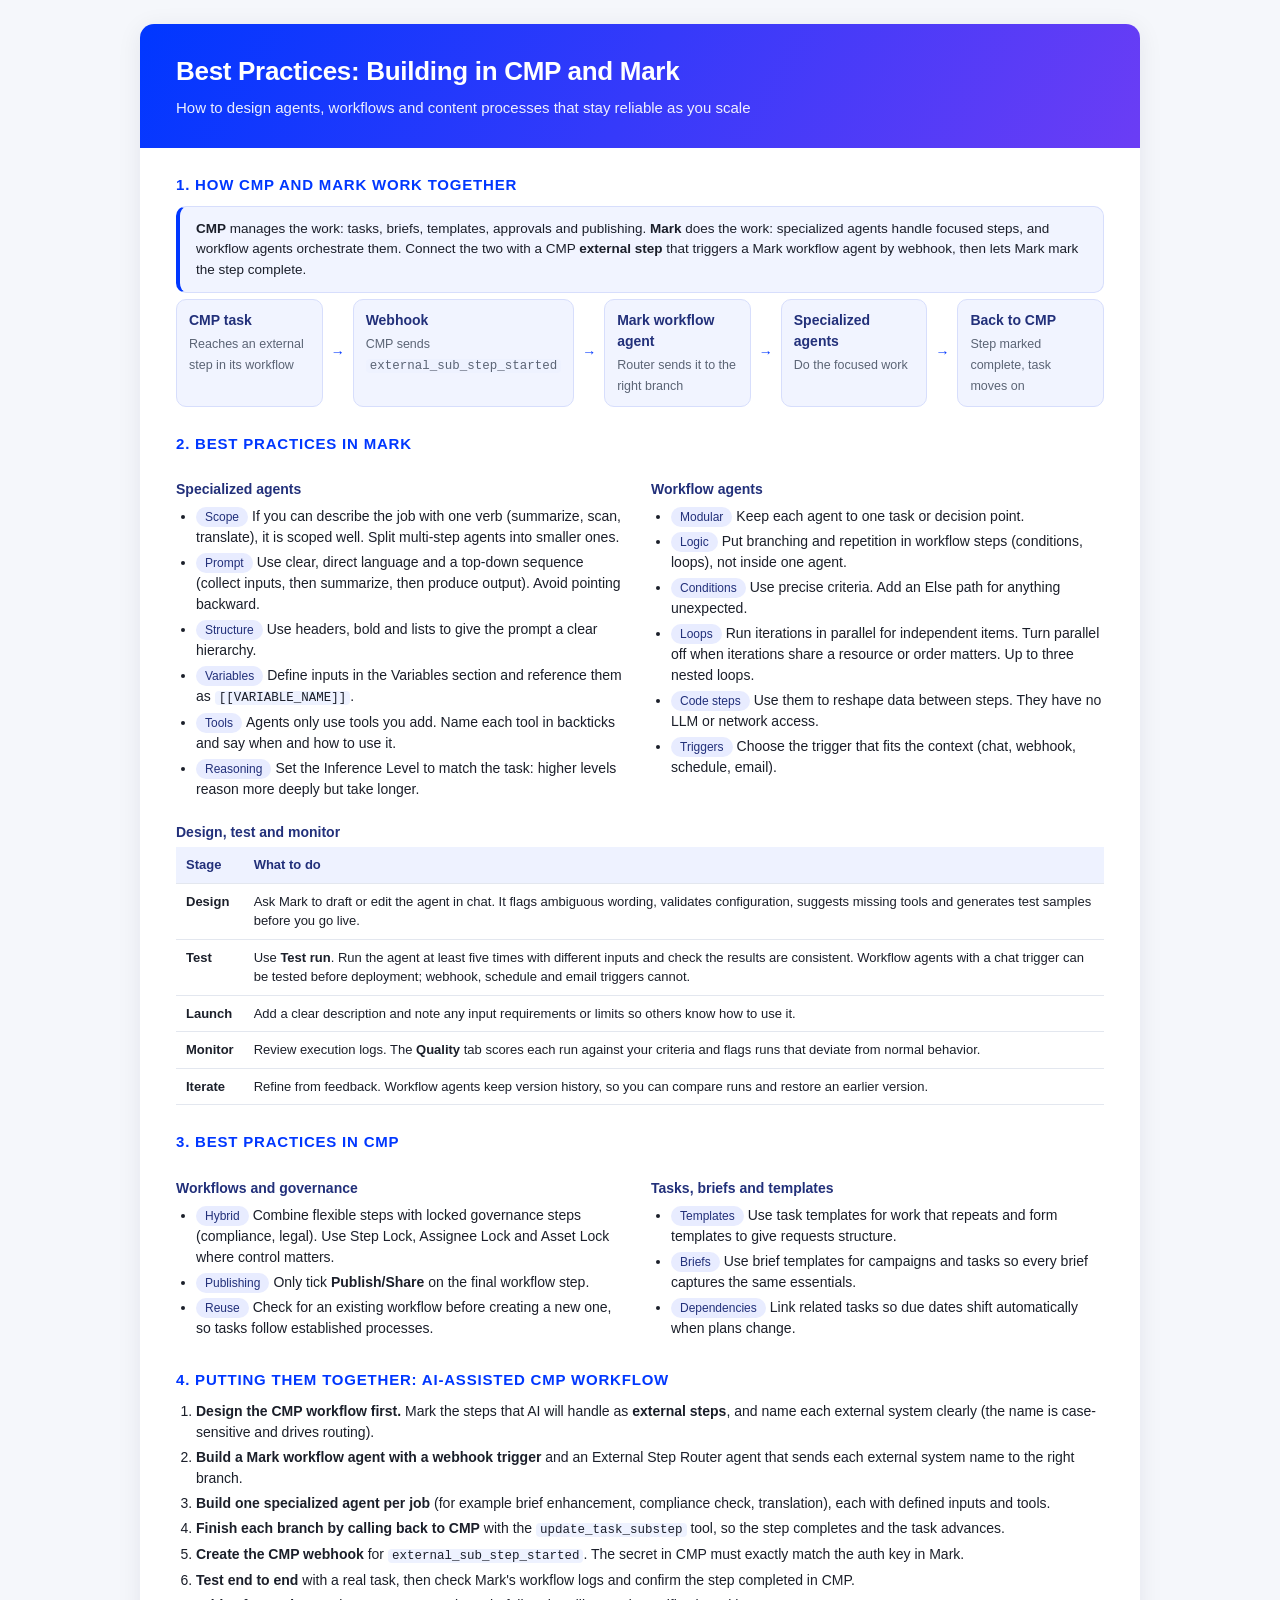
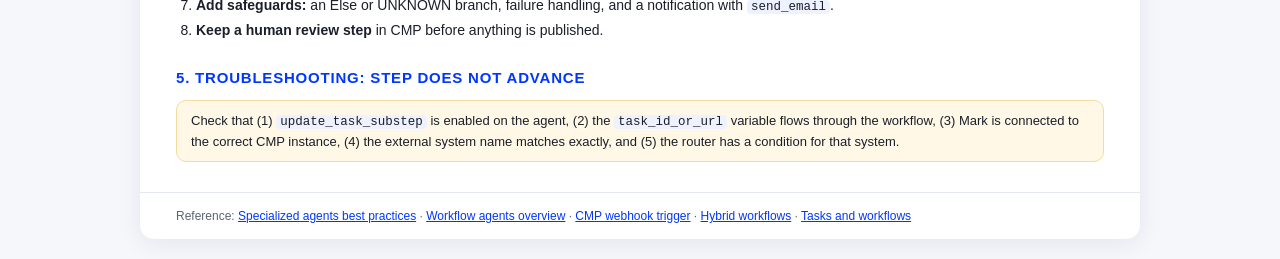
==== best-practices/index.html @ f550f22e "Add best practices for CMP and Mark page" ====
<!DOCTYPE html>
<html lang="en">
<head>
<meta charset="UTF-8">
<meta name="viewport" content="width=device-width, initial-scale=1">
<meta name="robots" content="noindex,nofollow">
<title>Best Practices: Building in CMP and Mark</title>
<style>
  :root{--ink:#1b1f2a;--muted:#5b6475;--brand:#0037ff;--brand2:#6b3df5;--bg:#f5f7fb;--card:#fff;--line:#e3e7ef}
  *{box-sizing:border-box}
  body{margin:0;background:var(--bg);color:var(--ink);font:14px/1.5 -apple-system,BlinkMacSystemFont,"Segoe UI",Roboto,Helvetica,Arial,sans-serif}
  .page{max-width:1000px;margin:24px auto;background:var(--card);border-radius:14px;overflow:hidden;box-shadow:0 4px 24px rgba(20,30,60,.08)}
  header{padding:28px 36px;color:#fff;background:linear-gradient(120deg,var(--brand),var(--brand2))}
  header h1{margin:0 0 6px;font-size:26px;letter-spacing:-.3px}
  header p{margin:0;opacity:.92;font-size:15px}
  .body{padding:26px 36px 30px}
  h2{font-size:15px;text-transform:uppercase;letter-spacing:.8px;color:var(--brand);margin:26px 0 10px}
  h2:first-child{margin-top:0}
  h3{font-size:14px;margin:14px 0 4px;color:#22307a}
  table{width:100%;border-collapse:collapse;font-size:13px}
  th,td{text-align:left;padding:8px 10px;border-bottom:1px solid var(--line);vertical-align:top}
  th{background:#eef2ff;color:#22307a;font-weight:600}
  .flow{display:flex;gap:8px;align-items:stretch;flex-wrap:wrap;margin:6px 0}
  .step{flex:1 1 140px;background:#f1f4ff;border:1px solid #d7defc;border-radius:10px;padding:10px 12px}
  .step b{display:block;color:#22307a;margin-bottom:2px}
  .step span{color:var(--muted);font-size:12.5px}
  .arrow{align-self:center;color:var(--brand);font-weight:700}
  .cols{display:grid;grid-template-columns:1fr 1fr;gap:22px}
  ul,ol{margin:6px 0 0;padding-left:20px}
  li{margin:4px 0}
  .note{background:#fff8e6;border:1px solid #f3dca0;border-radius:10px;padding:10px 14px;font-size:13px}
  .summary{background:#f1f4ff;border:1px solid #d7defc;border-left:4px solid var(--brand);border-radius:10px;padding:12px 16px;font-size:13.5px}
  .tag{display:inline-block;background:#e8ecff;color:#22307a;border-radius:20px;padding:1px 9px;font-size:12px;margin-right:4px}
  code{background:#eef2ff;border-radius:4px;padding:0 4px;font-size:12.5px}
  footer{padding:14px 36px;border-top:1px solid var(--line);color:var(--muted);font-size:12px}
  a{color:var(--brand)}
  @media(max-width:720px){.cols{grid-template-columns:1fr}.body,header{padding-left:20px;padding-right:20px}}
  @media print{body{background:#fff}.page{box-shadow:none;margin:0;max-width:none}}
</style>
</head>
<body>
<div class="page">
  <header>
    <h1>Best Practices: Building in CMP and Mark</h1>
    <p>How to design agents, workflows and content processes that stay reliable as you scale</p>
  </header>

  <div class="body">

    <h2>1. How CMP and Mark work together</h2>
    <div class="summary">
      <b>CMP</b> manages the work: tasks, briefs, templates, approvals and publishing.
      <b>Mark</b> does the work: specialized agents handle focused steps, and workflow agents orchestrate them.
      Connect the two with a CMP <b>external step</b> that triggers a Mark workflow agent by webhook, then lets Mark mark the step complete.
    </div>
    <div class="flow">
      <div class="step"><b>CMP task</b><span>Reaches an external step in its workflow</span></div>
      <div class="arrow">&rarr;</div>
      <div class="step"><b>Webhook</b><span>CMP sends <code>external_sub_step_started</code></span></div>
      <div class="arrow">&rarr;</div>
      <div class="step"><b>Mark workflow agent</b><span>Router sends it to the right branch</span></div>
      <div class="arrow">&rarr;</div>
      <div class="step"><b>Specialized agents</b><span>Do the focused work</span></div>
      <div class="arrow">&rarr;</div>
      <div class="step"><b>Back to CMP</b><span>Step marked complete, task moves on</span></div>
    </div>

    <h2>2. Best practices in Mark</h2>
    <div class="cols">
      <div>
        <h3>Specialized agents</h3>
        <ul>
          <li><span class="tag">Scope</span>If you can describe the job with one verb (summarize, scan, translate), it is scoped well. Split multi-step agents into smaller ones.</li>
          <li><span class="tag">Prompt</span>Use clear, direct language and a top-down sequence (collect inputs, then summarize, then produce output). Avoid pointing backward.</li>
          <li><span class="tag">Structure</span>Use headers, bold and lists to give the prompt a clear hierarchy.</li>
          <li><span class="tag">Variables</span>Define inputs in the Variables section and reference them as <code>[[VARIABLE_NAME]]</code>.</li>
          <li><span class="tag">Tools</span>Agents only use tools you add. Name each tool in backticks and say when and how to use it.</li>
          <li><span class="tag">Reasoning</span>Set the Inference Level to match the task: higher levels reason more deeply but take longer.</li>
        </ul>
      </div>
      <div>
        <h3>Workflow agents</h3>
        <ul>
          <li><span class="tag">Modular</span>Keep each agent to one task or decision point.</li>
          <li><span class="tag">Logic</span>Put branching and repetition in workflow steps (conditions, loops), not inside one agent.</li>
          <li><span class="tag">Conditions</span>Use precise criteria. Add an Else path for anything unexpected.</li>
          <li><span class="tag">Loops</span>Run iterations in parallel for independent items. Turn parallel off when iterations share a resource or order matters. Up to three nested loops.</li>
          <li><span class="tag">Code steps</span>Use them to reshape data between steps. They have no LLM or network access.</li>
          <li><span class="tag">Triggers</span>Choose the trigger that fits the context (chat, webhook, schedule, email).</li>
        </ul>
      </div>
    </div>

    <h3 style="margin-top:18px">Design, test and monitor</h3>
    <table>
      <tr><th>Stage</th><th>What to do</th></tr>
      <tr><td><b>Design</b></td><td>Ask Mark to draft or edit the agent in chat. It flags ambiguous wording, validates configuration, suggests missing tools and generates test samples before you go live.</td></tr>
      <tr><td><b>Test</b></td><td>Use <b>Test run</b>. Run the agent at least five times with different inputs and check the results are consistent. Workflow agents with a chat trigger can be tested before deployment; webhook, schedule and email triggers cannot.</td></tr>
      <tr><td><b>Launch</b></td><td>Add a clear description and note any input requirements or limits so others know how to use it.</td></tr>
      <tr><td><b>Monitor</b></td><td>Review execution logs. The <b>Quality</b> tab scores each run against your criteria and flags runs that deviate from normal behavior.</td></tr>
      <tr><td><b>Iterate</b></td><td>Refine from feedback. Workflow agents keep version history, so you can compare runs and restore an earlier version.</td></tr>
    </table>

    <h2>3. Best practices in CMP</h2>
    <div class="cols">
      <div>
        <h3>Workflows and governance</h3>
        <ul>
          <li><span class="tag">Hybrid</span>Combine flexible steps with locked governance steps (compliance, legal). Use Step Lock, Assignee Lock and Asset Lock where control matters.</li>
          <li><span class="tag">Publishing</span>Only tick <b>Publish/Share</b> on the final workflow step.</li>
          <li><span class="tag">Reuse</span>Check for an existing workflow before creating a new one, so tasks follow established processes.</li>
        </ul>
      </div>
      <div>
        <h3>Tasks, briefs and templates</h3>
        <ul>
          <li><span class="tag">Templates</span>Use task templates for work that repeats and form templates to give requests structure.</li>
          <li><span class="tag">Briefs</span>Use brief templates for campaigns and tasks so every brief captures the same essentials.</li>
          <li><span class="tag">Dependencies</span>Link related tasks so due dates shift automatically when plans change.</li>
        </ul>
      </div>
    </div>

    <h2>4. Putting them together: AI-assisted CMP workflow</h2>
    <ol>
      <li><b>Design the CMP workflow first.</b> Mark the steps that AI will handle as <b>external steps</b>, and name each external system clearly (the name is case-sensitive and drives routing).</li>
      <li><b>Build a Mark workflow agent with a webhook trigger</b> and an External Step Router agent that sends each external system name to the right branch.</li>
      <li><b>Build one specialized agent per job</b> (for example brief enhancement, compliance check, translation), each with defined inputs and tools.</li>
      <li><b>Finish each branch by calling back to CMP</b> with the <code>update_task_substep</code> tool, so the step completes and the task advances.</li>
      <li><b>Create the CMP webhook</b> for <code>external_sub_step_started</code>. The secret in CMP must exactly match the auth key in Mark.</li>
      <li><b>Test end to end</b> with a real task, then check Mark's workflow logs and confirm the step completed in CMP.</li>
      <li><b>Add safeguards:</b> an Else or UNKNOWN branch, failure handling, and a notification with <code>send_email</code>.</li>
      <li><b>Keep a human review step</b> in CMP before anything is published.</li>
    </ol>

    <h2>5. Troubleshooting: step does not advance</h2>
    <div class="note">
      Check that (1) <code>update_task_substep</code> is enabled on the agent, (2) the <code>task_id_or_url</code> variable flows through the workflow, (3) Mark is connected to the correct CMP instance, (4) the external system name matches exactly, and (5) the router has a condition for that system.
    </div>

  </div>

  <footer>
    Reference: <a href="https://docs.optimizely.com/agent-platform/docs/specialized-agents-fundamentals-and-best-practices">Specialized agents best practices</a> &middot;
    <a href="https://docs.optimizely.com/agent-platform/docs/workflow-agents-overview">Workflow agents overview</a> &middot;
    <a href="https://docs.optimizely.com/agent-platform/docs/how-to-trigger-workflow-agents-with-content-marketing-platform-webhooks">CMP webhook trigger</a> &middot;
    <a href="https://docs.optimizely.com/content-marketing-platform/docs/hybrid-workflows">Hybrid workflows</a> &middot;
    <a href="https://docs.optimizely.com/content-marketing-platform/docs/tasks-and-workflows">Tasks and workflows</a>
  </footer>
</div>
</body>
</html>
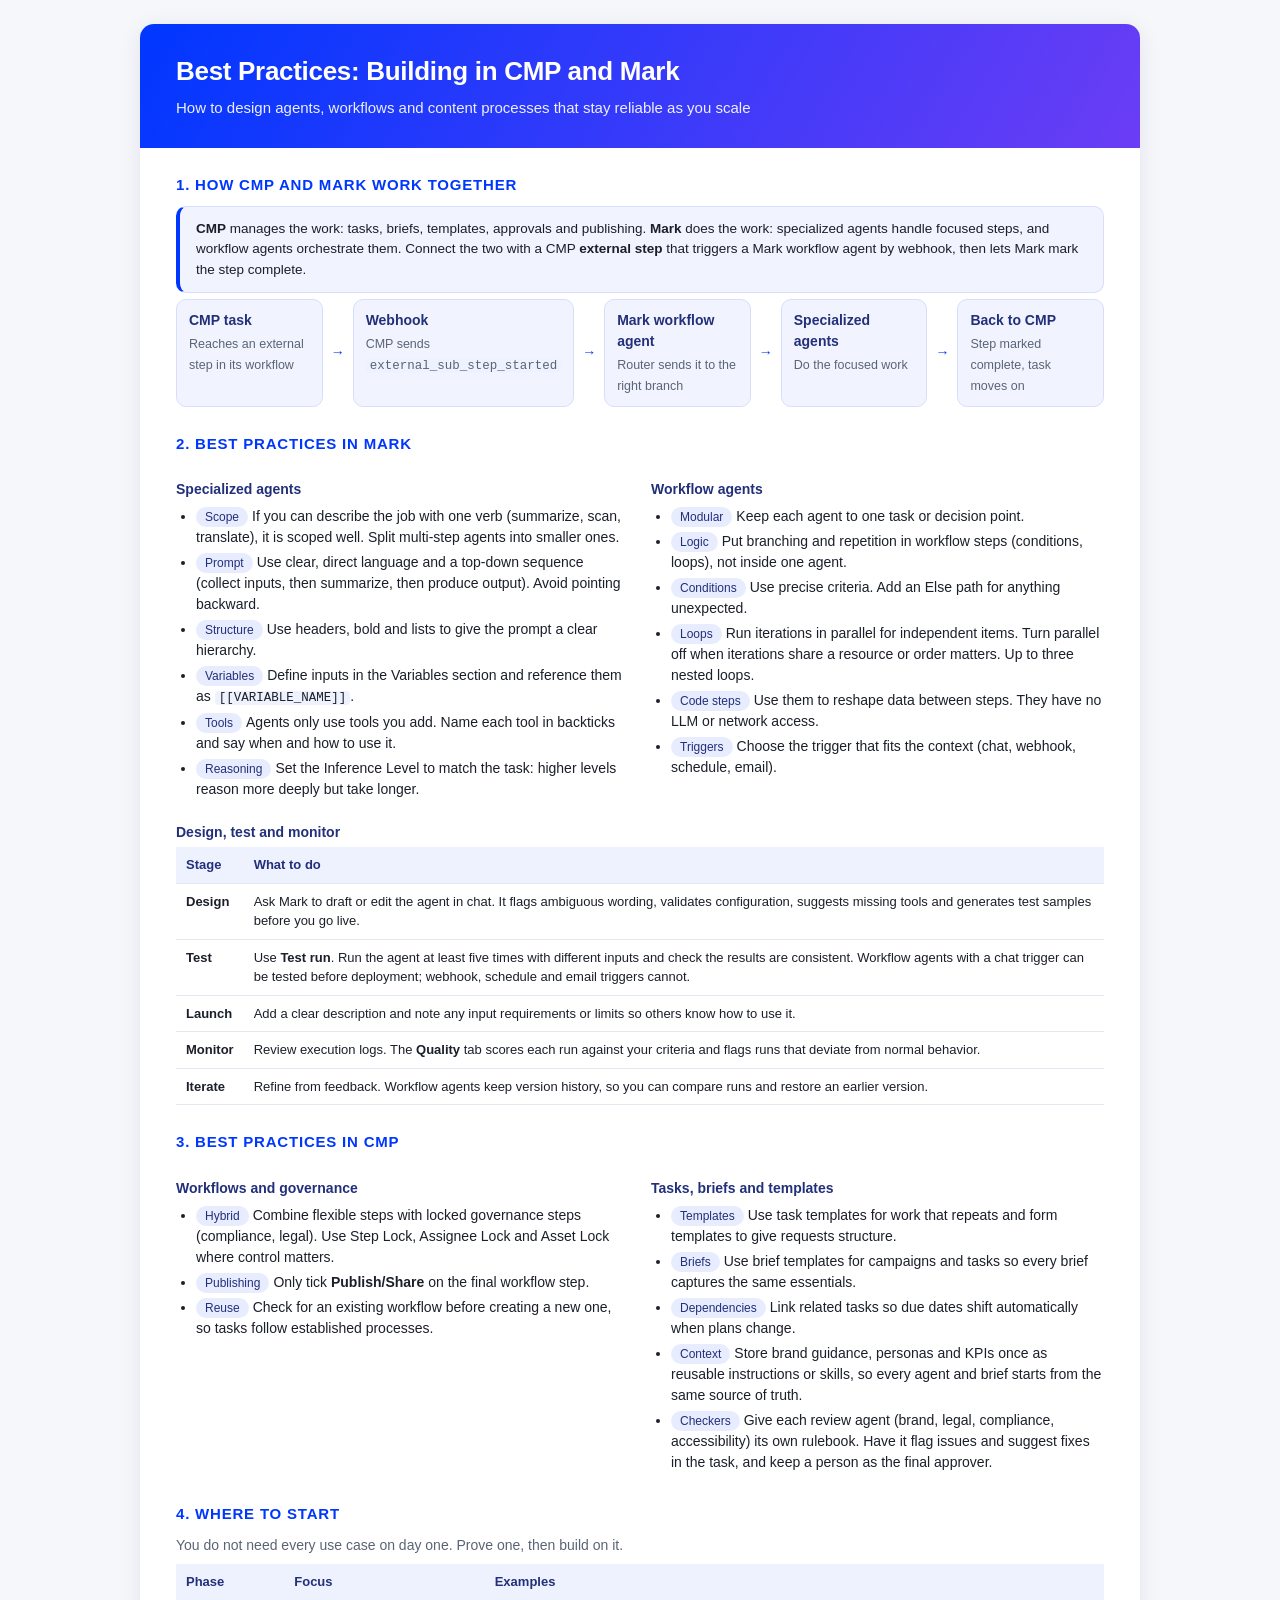
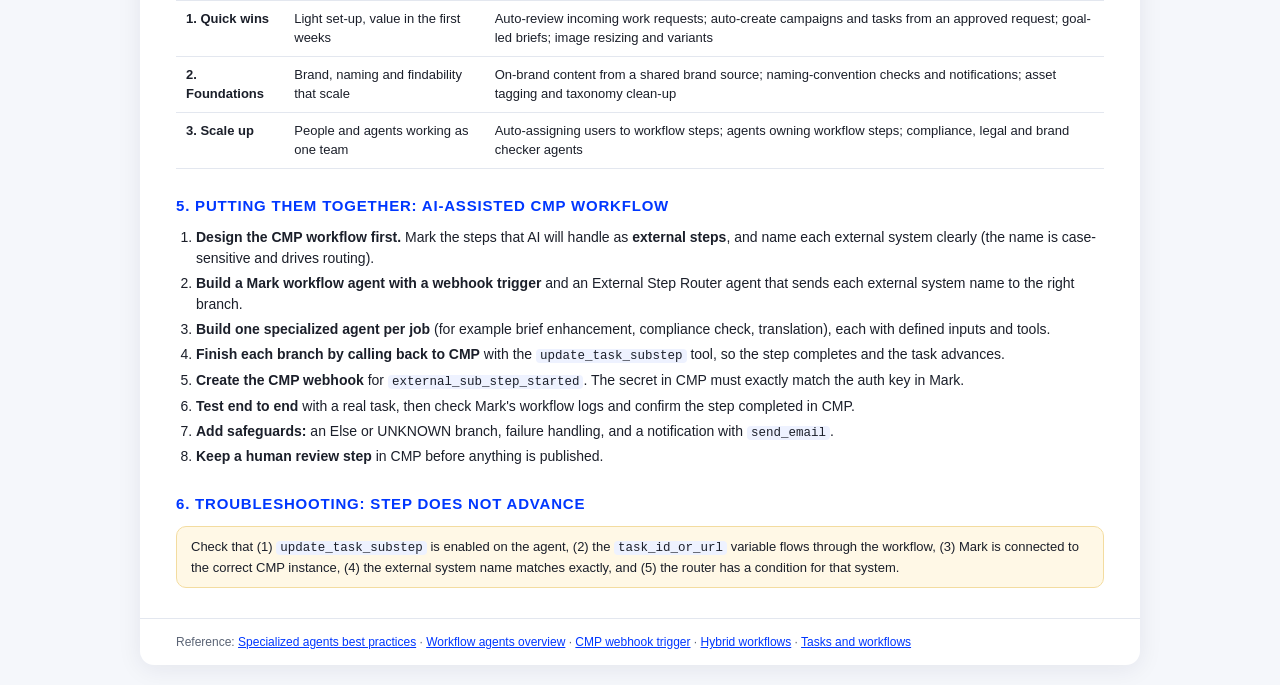
==== commit e276224d: "Add Where to start section and two CMP best practices" ====
--- a/best-practices/index.html
+++ b/best-practices/index.html
@@ -117,11 +117,22 @@
           <li><span class="tag">Templates</span>Use task templates for work that repeats and form templates to give requests structure.</li>
           <li><span class="tag">Briefs</span>Use brief templates for campaigns and tasks so every brief captures the same essentials.</li>
           <li><span class="tag">Dependencies</span>Link related tasks so due dates shift automatically when plans change.</li>
+          <li><span class="tag">Context</span>Store brand guidance, personas and KPIs once as reusable instructions or skills, so every agent and brief starts from the same source of truth.</li>
+          <li><span class="tag">Checkers</span>Give each review agent (brand, legal, compliance, accessibility) its own rulebook. Have it flag issues and suggest fixes in the task, and keep a person as the final approver.</li>
         </ul>
       </div>
     </div>
 
-    <h2>4. Putting them together: AI-assisted CMP workflow</h2>
+    <h2>4. Where to start</h2>
+    <p style="margin:0 0 8px;color:var(--muted)">You do not need every use case on day one. Prove one, then build on it.</p>
+    <table>
+      <tr><th>Phase</th><th>Focus</th><th>Examples</th></tr>
+      <tr><td><b>1. Quick wins</b></td><td>Light set-up, value in the first weeks</td><td>Auto-review incoming work requests; auto-create campaigns and tasks from an approved request; goal-led briefs; image resizing and variants</td></tr>
+      <tr><td><b>2. Foundations</b></td><td>Brand, naming and findability that scale</td><td>On-brand content from a shared brand source; naming-convention checks and notifications; asset tagging and taxonomy clean-up</td></tr>
+      <tr><td><b>3. Scale up</b></td><td>People and agents working as one team</td><td>Auto-assigning users to workflow steps; agents owning workflow steps; compliance, legal and brand checker agents</td></tr>
+    </table>
+
+    <h2>5. Putting them together: AI-assisted CMP workflow</h2>
     <ol>
       <li><b>Design the CMP workflow first.</b> Mark the steps that AI will handle as <b>external steps</b>, and name each external system clearly (the name is case-sensitive and drives routing).</li>
       <li><b>Build a Mark workflow agent with a webhook trigger</b> and an External Step Router agent that sends each external system name to the right branch.</li>
@@ -133,7 +144,7 @@
       <li><b>Keep a human review step</b> in CMP before anything is published.</li>
     </ol>
 
-    <h2>5. Troubleshooting: step does not advance</h2>
+    <h2>6. Troubleshooting: step does not advance</h2>
     <div class="note">
       Check that (1) <code>update_task_substep</code> is enabled on the agent, (2) the <code>task_id_or_url</code> variable flows through the workflow, (3) Mark is connected to the correct CMP instance, (4) the external system name matches exactly, and (5) the router has a condition for that system.
     </div>
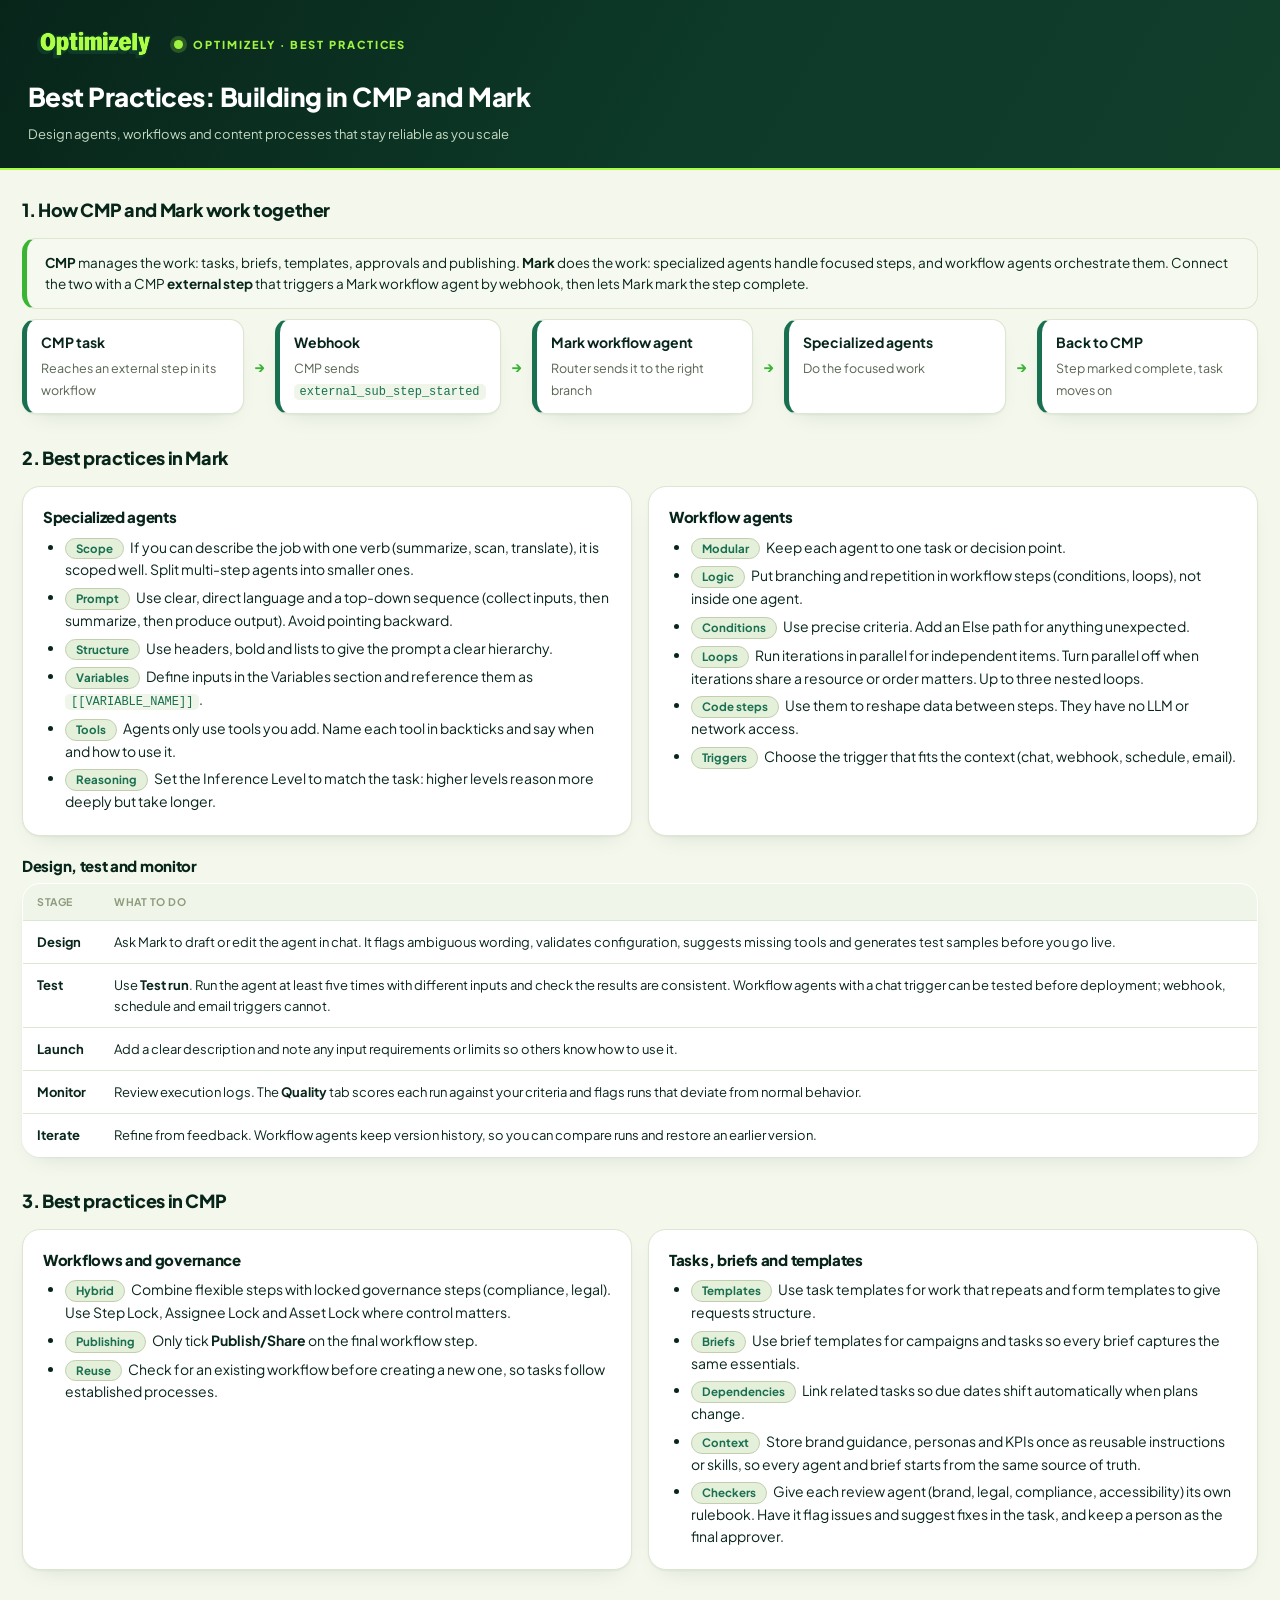
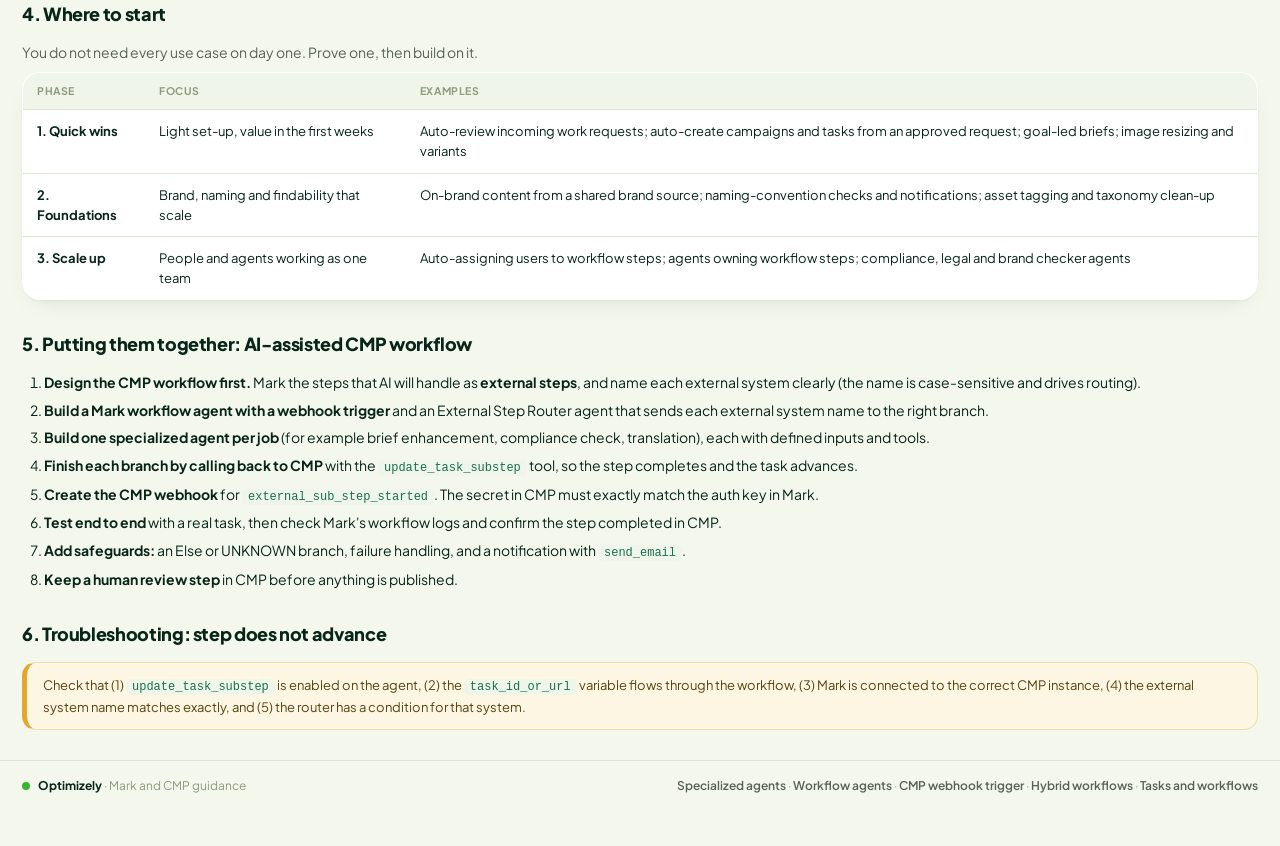
==== commit c51b42dd: "Restyle best-practices guide with light Optimizely theme" ====
--- a/best-practices/index.html
+++ b/best-practices/index.html
@@ -4,50 +4,39 @@
 <meta charset="UTF-8">
 <meta name="viewport" content="width=device-width, initial-scale=1">
 <meta name="robots" content="noindex,nofollow">
-<title>Best Practices: Building in CMP and Mark</title>
-<style>
-  :root{--ink:#1b1f2a;--muted:#5b6475;--brand:#0037ff;--brand2:#6b3df5;--bg:#f5f7fb;--card:#fff;--line:#e3e7ef}
-  *{box-sizing:border-box}
-  body{margin:0;background:var(--bg);color:var(--ink);font:14px/1.5 -apple-system,BlinkMacSystemFont,"Segoe UI",Roboto,Helvetica,Arial,sans-serif}
-  .page{max-width:1000px;margin:24px auto;background:var(--card);border-radius:14px;overflow:hidden;box-shadow:0 4px 24px rgba(20,30,60,.08)}
-  header{padding:28px 36px;color:#fff;background:linear-gradient(120deg,var(--brand),var(--brand2))}
-  header h1{margin:0 0 6px;font-size:26px;letter-spacing:-.3px}
-  header p{margin:0;opacity:.92;font-size:15px}
-  .body{padding:26px 36px 30px}
-  h2{font-size:15px;text-transform:uppercase;letter-spacing:.8px;color:var(--brand);margin:26px 0 10px}
-  h2:first-child{margin-top:0}
-  h3{font-size:14px;margin:14px 0 4px;color:#22307a}
-  table{width:100%;border-collapse:collapse;font-size:13px}
-  th,td{text-align:left;padding:8px 10px;border-bottom:1px solid var(--line);vertical-align:top}
-  th{background:#eef2ff;color:#22307a;font-weight:600}
-  .flow{display:flex;gap:8px;align-items:stretch;flex-wrap:wrap;margin:6px 0}
-  .step{flex:1 1 140px;background:#f1f4ff;border:1px solid #d7defc;border-radius:10px;padding:10px 12px}
-  .step b{display:block;color:#22307a;margin-bottom:2px}
-  .step span{color:var(--muted);font-size:12.5px}
-  .arrow{align-self:center;color:var(--brand);font-weight:700}
-  .cols{display:grid;grid-template-columns:1fr 1fr;gap:22px}
-  ul,ol{margin:6px 0 0;padding-left:20px}
-  li{margin:4px 0}
-  .note{background:#fff8e6;border:1px solid #f3dca0;border-radius:10px;padding:10px 14px;font-size:13px}
-  .summary{background:#f1f4ff;border:1px solid #d7defc;border-left:4px solid var(--brand);border-radius:10px;padding:12px 16px;font-size:13.5px}
-  .tag{display:inline-block;background:#e8ecff;color:#22307a;border-radius:20px;padding:1px 9px;font-size:12px;margin-right:4px}
-  code{background:#eef2ff;border-radius:4px;padding:0 4px;font-size:12.5px}
-  footer{padding:14px 36px;border-top:1px solid var(--line);color:var(--muted);font-size:12px}
-  a{color:var(--brand)}
-  @media(max-width:720px){.cols{grid-template-columns:1fr}.body,header{padding-left:20px;padding-right:20px}}
-  @media print{body{background:#fff}.page{box-shadow:none;margin:0;max-width:none}}
-</style>
+<title>Best Practices: Building in CMP and Optimizely Mark</title>
+<link rel="stylesheet" href="../style.css">
 </head>
 <body>
-<div class="page">
-  <header>
-    <h1>Best Practices: Building in CMP and Mark</h1>
-    <p>How to design agents, workflows and content processes that stay reliable as you scale</p>
-  </header>
+<div class="topbar"><div class="in">
+  <div class="brandrow"><svg viewBox="0 0 740 254" class="logo">
+            <defs>
+              <style>
+                .cls-1 { fill: #abff44; }
+                .cls-2 { fill: #0d3a29; }
+              </style>
+            </defs>
+            <path class="cls-1" d="M267.653,62.0583h-27.0992v18.9211h-9.5222v19.6536h9.5222v38.9407c0,14.2815,6.1031,20.1418,20.1417,20.1418h17.5784v-19.6536h-7.5691c-2.0752,0-3.0518-.7324-3.0518-2.8075v-36.6215h10.6208v-19.6536h-10.6208v-18.9211Z"></path>
+            <path class="cls-1" d="M396.0726,79.6367c-7.2029,0-14.0386,2.8076-19.7755,8.6665-2.6866-6.2251-7.9354-8.6665-15.6254-8.6665-6.5928,0-12.8179,2.8076-18.3108,8.6665v-7.3237h-25.7566v78.7361h27.0992v-57.8619c.8545-1.2206,2.4413-1.953,4.3943-1.953,2.6854,0,3.9061,1.0985,3.9061,3.906v55.9089h27.1006v-57.8619c.8544-1.2206,2.4412-1.953,4.3943-1.953,2.6853,0,3.906,1.0985,3.906,3.906v55.9089h27.0994v-59.8149c0-13.5503-6.4694-20.2639-18.4316-20.2639Z"></path>
+            <path class="cls-1" d="M300.4906,54.7346h-6.2264c-6.2252,0-10.8636,4.8826-10.8636,10.9856,0,5.9812,4.6384,10.9871,10.8636,10.9871h6.2264c6.2253,0,10.8638-5.0059,10.8638-10.9871,0-6.103-4.6384-10.9856-10.8638-10.9856Z"></path>
+            <rect class="cls-1" x="283.8888" y="80.9795" width="27.0994" height="78.736"></rect>
+            <path class="cls-1" d="M202.7116,79.5146c-6.8357,0-12.3297,3.1737-16.2358,8.7886-.1221-2.6853-.3661-5.1266-.6102-7.3237h-26.4891c.2441,6.1031.3662,12.0842.3662,18.1887v85.3274h27.0994v-29.9067c4.0281,4.1501,9.156,6.3472,15.2593,6.3472,17.3342,0,27.0994-14.7708,27.0994-40.2834,0-25.8787-9.521-41.1379-26.489-41.1379ZM193.7997,141.5267c-4.8826-.1219-7.5681-7.8134-7.5681-20.63,0-12.9399,2.6855-21.4844,7.5681-21.4844,5.0057-.1221,7.8132,8.4224,7.8132,21.4844,0,12.6947-2.8075,20.5081-7.8132,20.63Z"></path>
+            <path class="cls-1" d="M112.0121,60.2274c-25.8788,0-42.6028,19.4093-42.6028,50.0486,0,31.1288,16.724,50.7821,42.6028,50.7821,25.7578,0,42.4805-19.6533,42.4805-50.7821,0-30.6393-16.7227-50.0486-42.4805-50.0486ZM111.89,138.2311c-7.6901,0-12.8167-10.7428-12.8167-27.9551,0-16.724,5.1266-27.2214,12.8167-27.2214,7.5691,0,12.8179,10.4974,12.8179,27.2214,0,17.2123-5.2488,27.9551-12.8179,27.9551Z"></path>
+            <rect class="cls-1" x="420.1205" y="80.9795" width="27.0994" height="78.736"></rect>
+            <path class="cls-1" d="M654.7404,103.5625l-2.8074,21.6064-3.2959-21.2402-4.8826-22.9492h-27.5876l22.2168,78.4919-.7322,3.1736c-.2441,1.3428-1.2207,2.0751-2.4414,2.0751h-14.8928v19.7755h19.2871c13.427,0,20.1418-5.859,23.4375-18.5549l22.0947-84.9612h-26.3669l-4.0293,22.583Z"></path>
+            <rect class="cls-1" x="583.9397" y="62.0583" width="27.0994" height="97.6571"></rect>
+            <path class="cls-1" d="M544.6327,79.5146c-21.8506,0-36.3774,16.1138-36.3774,40.7717,0,25.1465,14.0386,40.7717,36.2554,40.7717,18.5549,0,31.739-12.3296,33.9363-29.908h-26.8564c-.9766,6.8368-4.1503,10.8649-7.8123,10.8649-5.0045,0-7.812-6.1031-8.3003-16.8461h43.213c3.0516-26.6111-11.109-45.6543-34.0582-45.6543ZM535.4779,110.5201c1.3428-7.568,4.5164-12.0844,8.5444-12.0844s6.9578,4.3943,8.1783,12.0844h-16.7228Z"></path>
+            <polygon class="cls-1" points="505.692 99.9006 505.692 80.9795 452.8347 80.9795 452.8347 100.6331 475.9072 100.6331 452.8347 141.6488 452.8347 159.7156 506.1802 159.7156 506.1802 140.062 483.109 140.062 505.692 99.9006"></polygon>
+            <path class="cls-1" d="M436.7223,54.7346h-6.2264c-6.2252,0-10.8636,4.8826-10.8636,10.9856,0,5.9812,4.6384,10.9871,10.8636,10.9871h6.2264c6.2253,0,10.8636-5.0059,10.8636-10.9871,0-6.103-4.6383-10.9856-10.8636-10.9856Z"></path>
+            <path class="cls-2" d="M685.1366,76.3411h-26.3669c-1.7087,0-2.5632.4883-3.4177,1.3428l-6.1045,6.3472-.8545-4.0281c-.6104-2.4412-2.197-3.6619-4.6384-3.6619h-28.0759v-14.2827c0-2.6853-2.3203-4.7605-4.6395-4.7605h-27.0994c-1.4647,0-2.4413.6104-3.2958,1.4648l-14.7709,14.7698c-.7323.7335-1.3427,1.9541-1.3427,3.2969v3.2957c-5.2488-3.2957-12.2076-5.3708-19.8977-5.3708-11.8413,0-23.9257,3.9061-33.4478,16.7229l-.7324.9764v-11.474c0-2.3192-2.0752-4.6384-4.7605-4.6384h-57.4957c2.6854-3.1748,3.9061-6.4706,3.9061-10.6208,0-8.9106-6.9578-15.6252-15.9905-15.6252h-5.1279c-4.7604,0-8.6665,1.8308-11.9622,5.1279l-15.8695,15.8682c-1.2206,1.2207-2.1971,2.5634-2.9296,4.0293-1.2207-.1221-2.6853-.2441-4.1501-.2441-6.4706,0-13.062,2.0752-18.677,6.5916-3.9072-4.7605-9.0339-6.5916-15.8694-6.5916-5.4929,0-10.865,1.5869-15.5034,5.3708-.2441-2.8074-1.4647-3.906-4.0281-3.906h-30.0302c2.6854-3.1748,3.9073-6.4706,3.9073-10.6208,0-8.9106-6.959-15.6252-15.9917-15.6252h-5.1278c-4.7605,0-8.6666,1.8308-11.9623,5.1279l-10.3766,10.2533v-3.4178c0-2.4412-2.0751-4.6384-4.7606-4.6384h-27.0992c-1.4647,0-2.5634.6104-3.2958,1.4648l-14.7709,14.6477c-.4883.4894-1.3427,1.9541-1.3427,3.2969v5.0046c-5.1267-4.7605-11.1091-7.0798-18.0667-7.0798-4.5165,0-10.0105,1.4648-13.9165,5.3708-.4883-3.1736-1.5869-3.7839-3.662-3.7839h-26.1229c-1.3427,0-2.4412.4883-3.2957,1.3428l-3.0527,3.0515c-7.8121-16.1136-22.583-25.2684-41.0159-25.2684-12.8168,0-24.1699,4.2723-36.01,15.9904l-9.7664,9.7664c-10.8638,10.8636-16.2357,26.1228-16.2357,43.8232,0,33.448,18.5549,55.5427,47.2423,55.5427,12.8167,0,24.1699-4.7605,32.9585-13.5503l10.1324-10.2534v42.3586c0,2.6853,2.0751,4.7605,4.7605,4.7605h26.9773c1.5868,0,2.6854-.6104,3.4191-1.3428l14.6476-14.7709c.9764-.9766,1.4647-2.0751,1.4647-3.2958v-4.3943c6.5928-.8545,11.9635-3.5398,16.3578-8.1794l13.3063-13.3049c1.5867,13.7932,10.4973,20.5078,26.7332,20.5078h243.4097c1.7089,0,2.6853-.6102,3.4177-1.3427l7.4473-7.5692c7.3237,6.959,16.8459,10.3767,27.5874,10.3767,10.865,0,20.7522-4.1501,27.589-10.9869l7.0797-7.2018v12.0854c0,2.5635,2.0751,4.6384,4.6384,4.6384h33.0817v20.0198c0,2.6853,2.0751,4.7605,4.7605,4.7605h17.9445c8.5444,0,15.7476-2.6854,20.2639-7.2018l14.5269-14.5267c3.4177-3.5399,6.2253-8.5458,7.9341-14.8931l22.0947-85.0833c.8545-3.2958-.7324-5.8591-4.6384-5.8591ZM112.0121,161.0581c-25.8788,0-42.6028-19.6533-42.6028-50.7821,0-30.6393,16.724-50.0486,42.6028-50.0486,25.7578,0,42.4805,19.4093,42.4805,50.0486,0,31.1288-16.7227,50.7821-42.4805,50.7821ZM202.1012,160.936c-6.1033,0-11.2312-2.197-15.2593-6.3472v29.9067h-27.0994v-85.3274c0-6.1045-.1221-12.0856-.3662-18.1887h26.4891c.2441,2.1971.4882,4.6384.6102,7.3237,3.9061-5.6149,9.4001-8.7886,16.2358-8.7886,16.968,0,26.489,15.2593,26.489,41.1379,0,25.5127-9.7651,40.2834-27.0994,40.2834ZM278.2738,100.6331h-10.6208v36.6215c0,2.0751.9766,2.8075,3.0518,2.8075h7.5691v19.6536h-17.5784c-14.0386,0-20.1417-5.8604-20.1417-20.1418v-38.9407h-9.5222v-19.6536h9.5222v-18.9211h27.0992v18.9211h10.6208v19.6536ZM310.9882,159.7155h-27.0994v-78.736h27.0994v78.736ZM300.4906,76.7073h-6.2264c-6.2252,0-10.8636-5.0059-10.8636-10.9871,0-6.103,4.6384-10.9856,10.8636-10.9856h6.2264c6.2253,0,10.8638,4.8826,10.8638,10.9856,0,5.9812-4.6384,10.9871-10.8638,10.9871ZM414.5043,159.7156h-27.0994v-55.9089c0-2.8075-1.2207-3.906-3.906-3.906-1.9531,0-3.5399.7324-4.3943,1.953v57.8619h-27.1006v-55.9089c0-2.8075-1.2207-3.906-3.9061-3.906-1.953,0-3.5398.7324-4.3943,1.953v57.8619h-27.0992v-78.7361h25.7566v7.3237c5.4929-5.8589,11.718-8.6665,18.3108-8.6665,7.6899,0,12.9387,2.4414,15.6254,8.6665,5.7369-5.8589,12.5726-8.6665,19.7755-8.6665,11.9623,0,18.4316,6.7136,18.4316,20.2639v59.8149ZM447.2199,159.7155h-27.0994v-78.736h27.0994v78.736ZM436.7223,76.7073h-6.2264c-6.2252,0-10.8636-5.0059-10.8636-10.9871,0-6.103,4.6384-10.9856,10.8636-10.9856h6.2264c6.2253,0,10.8636,4.8826,10.8636,10.9856,0,5.9812-4.6383,10.9871-10.8636,10.9871ZM506.1802,159.7156h-53.3455v-18.0668l23.0725-41.0157h-23.0725v-19.6536h52.8573v18.9211l-22.583,40.1614h23.0712v19.6536ZM578.6909,125.1689h-43.213c.4883,10.7429,3.2958,16.8461,8.3003,16.8461,3.662,0,6.8357-4.0281,7.8123-10.8649h26.8564c-2.1973,17.5784-15.3813,29.908-33.9363,29.908-22.2168,0-36.2554-15.6252-36.2554-40.7717,0-24.658,14.5269-40.7717,36.3774-40.7717,22.9492,0,37.1099,19.0432,34.0582,45.6543ZM611.0391,159.7155h-27.0994V62.0583h27.0994v97.6571ZM663.0419,165.9407c-3.2957,12.6959-10.0105,18.5549-23.4375,18.5549h-19.2871v-19.7755h14.8928c1.2207,0,2.1973-.7323,2.4414-2.0751l.7322-3.1736-22.2168-78.4919h27.5876l4.8826,22.9492,3.2959,21.2402,2.8074-21.6064,4.0293-22.583h26.3669l-22.0947,84.9612Z"></path>
+          </svg><div class="brand"><span class="dot"></span> Optimizely &middot; Best practices</div></div>
+  <h1>Best Practices: Building in CMP and Mark</h1>
+  <div class="sub">Design agents, workflows and content processes that stay reliable as you scale</div>
+</div></div>
+<div class="wrap">
 
-  <div class="body">
 
-    <h2>1. How CMP and Mark work together</h2>
+    <div class="sec-head"><h2>1. How CMP and Mark work together</h2></div>
     <div class="summary">
       <b>CMP</b> manages the work: tasks, briefs, templates, approvals and publishing.
       <b>Mark</b> does the work: specialized agents handle focused steps, and workflow agents orchestrate them.
@@ -65,7 +54,7 @@
       <div class="step"><b>Back to CMP</b><span>Step marked complete, task moves on</span></div>
     </div>
 
-    <h2>2. Best practices in Mark</h2>
+    <div class="sec-head"><h2>2. Best practices in Mark</h2></div>
     <div class="cols">
       <div>
         <h3>Specialized agents</h3>
@@ -101,7 +90,7 @@
       <tr><td><b>Iterate</b></td><td>Refine from feedback. Workflow agents keep version history, so you can compare runs and restore an earlier version.</td></tr>
     </table>
 
-    <h2>3. Best practices in CMP</h2>
+    <div class="sec-head"><h2>3. Best practices in CMP</h2></div>
     <div class="cols">
       <div>
         <h3>Workflows and governance</h3>
@@ -123,7 +112,7 @@
       </div>
     </div>
 
-    <h2>4. Where to start</h2>
+    <div class="sec-head"><h2>4. Where to start</h2></div>
     <p style="margin:0 0 8px;color:var(--muted)">You do not need every use case on day one. Prove one, then build on it.</p>
     <table>
       <tr><th>Phase</th><th>Focus</th><th>Examples</th></tr>
@@ -132,7 +121,7 @@
       <tr><td><b>3. Scale up</b></td><td>People and agents working as one team</td><td>Auto-assigning users to workflow steps; agents owning workflow steps; compliance, legal and brand checker agents</td></tr>
     </table>
 
-    <h2>5. Putting them together: AI-assisted CMP workflow</h2>
+    <div class="sec-head"><h2>5. Putting them together: AI-assisted CMP workflow</h2></div>
     <ol>
       <li><b>Design the CMP workflow first.</b> Mark the steps that AI will handle as <b>external steps</b>, and name each external system clearly (the name is case-sensitive and drives routing).</li>
       <li><b>Build a Mark workflow agent with a webhook trigger</b> and an External Step Router agent that sends each external system name to the right branch.</li>
@@ -144,20 +133,13 @@
       <li><b>Keep a human review step</b> in CMP before anything is published.</li>
     </ol>
 
-    <h2>6. Troubleshooting: step does not advance</h2>
+    <div class="sec-head"><h2>6. Troubleshooting: step does not advance</h2></div>
     <div class="note">
       Check that (1) <code>update_task_substep</code> is enabled on the agent, (2) the <code>task_id_or_url</code> variable flows through the workflow, (3) Mark is connected to the correct CMP instance, (4) the external system name matches exactly, and (5) the router has a condition for that system.
     </div>
 
-  </div>
-
-  <footer>
-    Reference: <a href="https://docs.optimizely.com/agent-platform/docs/specialized-agents-fundamentals-and-best-practices">Specialized agents best practices</a> &middot;
-    <a href="https://docs.optimizely.com/agent-platform/docs/workflow-agents-overview">Workflow agents overview</a> &middot;
-    <a href="https://docs.optimizely.com/agent-platform/docs/how-to-trigger-workflow-agents-with-content-marketing-platform-webhooks">CMP webhook trigger</a> &middot;
-    <a href="https://docs.optimizely.com/content-marketing-platform/docs/hybrid-workflows">Hybrid workflows</a> &middot;
-    <a href="https://docs.optimizely.com/content-marketing-platform/docs/tasks-and-workflows">Tasks and workflows</a>
-  </footer>
+  
 </div>
+<footer><div><span class="fdot"></span><b>Optimizely</b> &middot; Mark and CMP guidance</div><div><a href="https://docs.optimizely.com/agent-platform/docs/specialized-agents-fundamentals-and-best-practices">Specialized agents</a> &middot; <a href="https://docs.optimizely.com/agent-platform/docs/workflow-agents-overview">Workflow agents</a> &middot; <a href="https://docs.optimizely.com/agent-platform/docs/how-to-trigger-workflow-agents-with-content-marketing-platform-webhooks">CMP webhook trigger</a> &middot; <a href="https://docs.optimizely.com/content-marketing-platform/docs/hybrid-workflows">Hybrid workflows</a> &middot; <a href="https://docs.optimizely.com/content-marketing-platform/docs/tasks-and-workflows">Tasks and workflows</a></div></footer>
 </body>
 </html>
--- a/style.css
+++ b/style.css
@@ -0,0 +1,80 @@
+/* Shared client_work theme: light Optimizely look (readable) */
+@import url('https://fonts.googleapis.com/css2?family=Plus+Jakarta+Sans:wght@400;500;600;700;800&display=swap');
+:root{
+ --fir:#08251A;--midfir:#0D3A29;--lightfir:#197050;
+ --lfgreen:#A8FF44;--grass:#7DD03D;--gtg:#3AB533;--lightblue:#91DBDA;--darkblue:#007B79;
+ --n2:#EFF6E9;--n3:#E4F0DA;--n4:#D8E4CB;--n5:#C3CEAF;--n6:#A1AC8D;--n7:#717863;
+ --ink:#08251A;--muted:#586453;--faint:#8E9B7C;--line:#DCE6D0;--line2:#C7D4B6;--bg:#F3F7EC;--card:#FFFFFF;
+ --shadow:0 1px 2px rgba(8,37,26,.05),0 10px 26px -14px rgba(8,37,26,.15);
+ --shadow-lg:0 2px 6px rgba(8,37,26,.07),0 28px 56px -22px rgba(8,37,26,.26);
+}
+*{box-sizing:border-box}
+html{scroll-behavior:smooth}
+body{margin:0;background:var(--bg);color:var(--ink);font-family:'Plus Jakarta Sans',system-ui,-apple-system,"Segoe UI",sans-serif;
+ font-size:14px;line-height:1.55;-webkit-font-smoothing:antialiased}
+a{color:var(--lightfir);text-decoration:none;font-weight:600} a:hover{text-decoration:underline}
+h1,h2,h3{margin:0;font-weight:800;letter-spacing:-.02em}
+code{background:var(--n2);padding:1px 6px;border-radius:5px;font-size:12px;color:var(--lightfir);font-family:ui-monospace,SFMono-Regular,Menlo,monospace}
+
+/* top bar */
+.topbar{background:linear-gradient(120deg,#08251A 0%,#0D3A29 55%,#123f2c 100%);color:#fff;padding:22px 28px 24px;border-bottom:2px solid var(--lfgreen)}
+.topbar .in{max-width:1280px;margin:0 auto}
+.brandrow{display:flex;align-items:center;gap:14px;flex-wrap:wrap}
+.logo{width:132px;height:auto;display:block;flex-shrink:0}
+.brand{display:flex;align-items:center;gap:10px;font-weight:800;letter-spacing:.18em;font-size:11px;text-transform:uppercase;color:var(--lfgreen);opacity:.95}
+.brand .dot{width:9px;height:9px;border-radius:50%;background:var(--lfgreen);box-shadow:0 0 0 4px rgba(168,255,68,.22)}
+.topbar h1{font-size:26px;margin-top:10px;color:#fff}
+.topbar .sub{margin-top:6px;font-size:13px;color:#d7ead0;opacity:.92;max-width:760px}
+
+/* layout */
+.wrap{max-width:1280px;margin:0 auto;padding:26px 22px 20px}
+.sec-head{display:flex;align-items:baseline;gap:12px;margin:30px 0 14px}
+.sec-head:first-child{margin-top:0}
+.sec-head h2{font-size:18px;color:var(--fir)}
+.sec-head .pill{font-size:12px;font-weight:700;color:var(--muted);background:#fff;border:1px solid var(--line);border-radius:999px;padding:3px 11px}
+h3{font-size:15px;color:var(--fir);margin:18px 0 6px}
+p{margin:6px 0}
+ul,ol{margin:8px 0 0;padding-left:22px} li{margin:6px 0}
+b,strong{color:var(--fir);font-weight:700}
+
+/* cards */
+.card{background:var(--card);border:1px solid var(--line);border-radius:18px;padding:20px 22px;box-shadow:var(--shadow)}
+.card.pad0{padding:0;overflow:hidden}
+.cols{display:grid;grid-template-columns:1fr 1fr;gap:16px}
+.cols>div{background:var(--card);border:1px solid var(--line);border-radius:18px;padding:16px 20px;box-shadow:var(--shadow)}
+.cols>div h3:first-child{margin-top:2px}
+
+/* tables */
+table{width:100%;border-collapse:collapse;font-size:13px;background:var(--card);border:1px solid var(--line);border-radius:18px;overflow:hidden;box-shadow:var(--shadow)}
+th{text-align:left;font-size:10.5px;text-transform:uppercase;letter-spacing:.05em;color:var(--faint);font-weight:700;padding:10px 14px;background:var(--n2);border-bottom:1px solid var(--line)}
+td{padding:11px 14px;border-bottom:1px solid var(--line);vertical-align:top}
+tr:last-child td{border-bottom:none}
+tbody tr:hover td,table tr:hover td{background:#F1F7E9}
+
+/* flow */
+.flow{display:flex;gap:10px;align-items:stretch;flex-wrap:wrap;margin:10px 0}
+.step{flex:1 1 150px;background:var(--card);border:1px solid var(--line);border-left:5px solid var(--lightfir);border-radius:14px;padding:12px 14px;box-shadow:var(--shadow)}
+.step b{display:block;color:var(--fir);margin-bottom:3px}
+.step span{color:var(--muted);font-size:12.5px}
+.arrow{align-self:center;color:var(--gtg);font-weight:800}
+
+/* callouts */
+.summary{background:#F5F9EF;border:1px solid var(--line);border-left:5px solid var(--gtg);border-radius:14px;padding:14px 18px;font-size:13.5px}
+.note{background:#FDF6E3;border:1px solid #F0DDA8;border-left:5px solid #E3A72F;border-radius:14px;padding:12px 16px;font-size:13px;color:#5b4310}
+.tag{display:inline-block;background:var(--n3);color:var(--lightfir);border:1px solid var(--n5);border-radius:999px;padding:1px 10px;font-size:11.5px;margin-right:6px;font-weight:700}
+.badge{display:inline-block;background:var(--fir);color:var(--lfgreen);font-size:10.5px;font-weight:800;text-transform:uppercase;letter-spacing:.06em;padding:3px 11px;border-radius:999px}
+
+/* index tiles */
+.page-link{display:block;color:inherit;text-decoration:none;font-weight:inherit}
+.page-link:hover{text-decoration:none}
+.page-link .card{transition:.15s;border-left:5px solid var(--gtg)}
+.page-link:hover .card{box-shadow:var(--shadow-lg);transform:translateY(-1px)}
+.page-link h3{margin-top:8px}
+
+/* footer */
+footer{max-width:1280px;margin:10px auto 40px;padding:16px 22px;border-top:1px solid var(--line);font-size:12px;color:var(--faint);display:flex;gap:10px 22px;flex-wrap:wrap;align-items:center;justify-content:space-between}
+footer a{color:var(--muted);font-weight:600} footer a:hover{color:var(--lightfir)}
+.fdot{display:inline-block;width:8px;height:8px;border-radius:50%;background:var(--gtg);margin-right:8px}
+
+@media(max-width:760px){.cols{grid-template-columns:1fr}.topbar h1{font-size:22px}.logo{width:110px}}
+@media print{body{background:#fff}.card,.cols>div,table,.step{box-shadow:none}}
